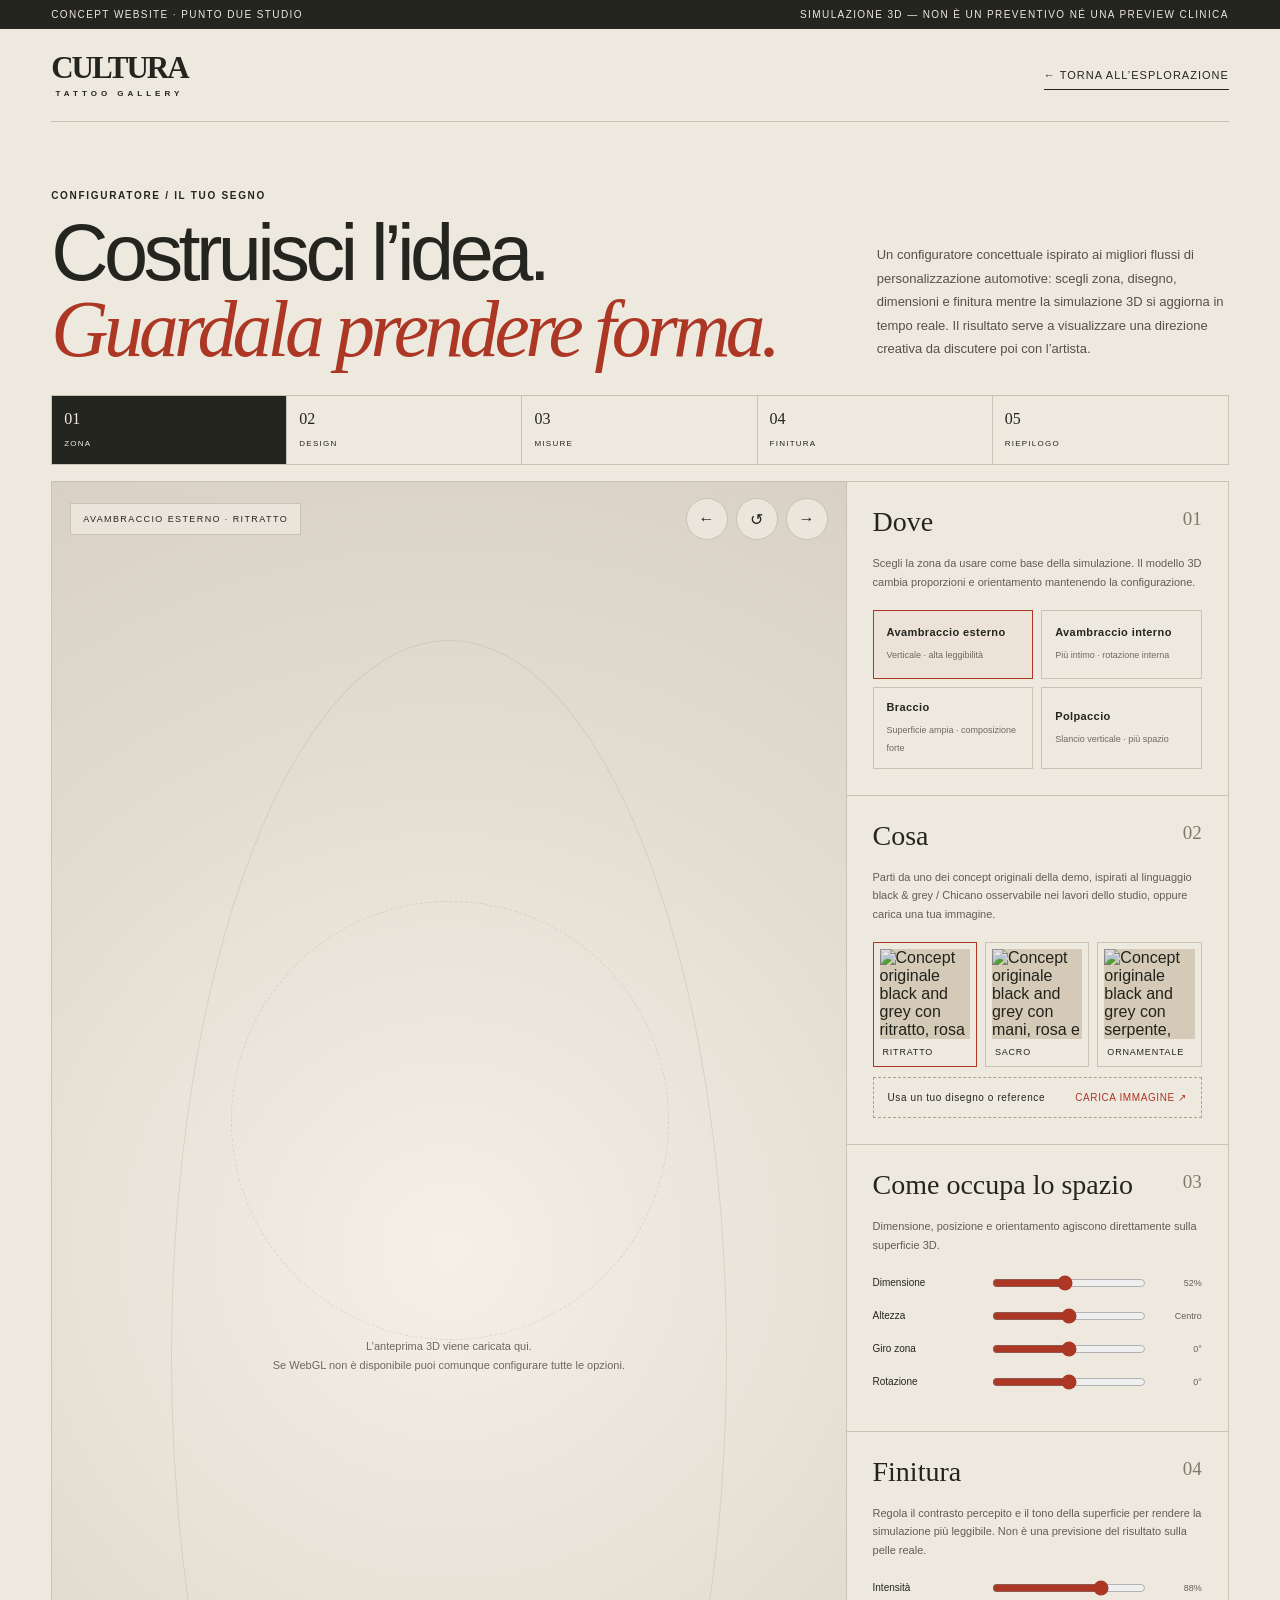
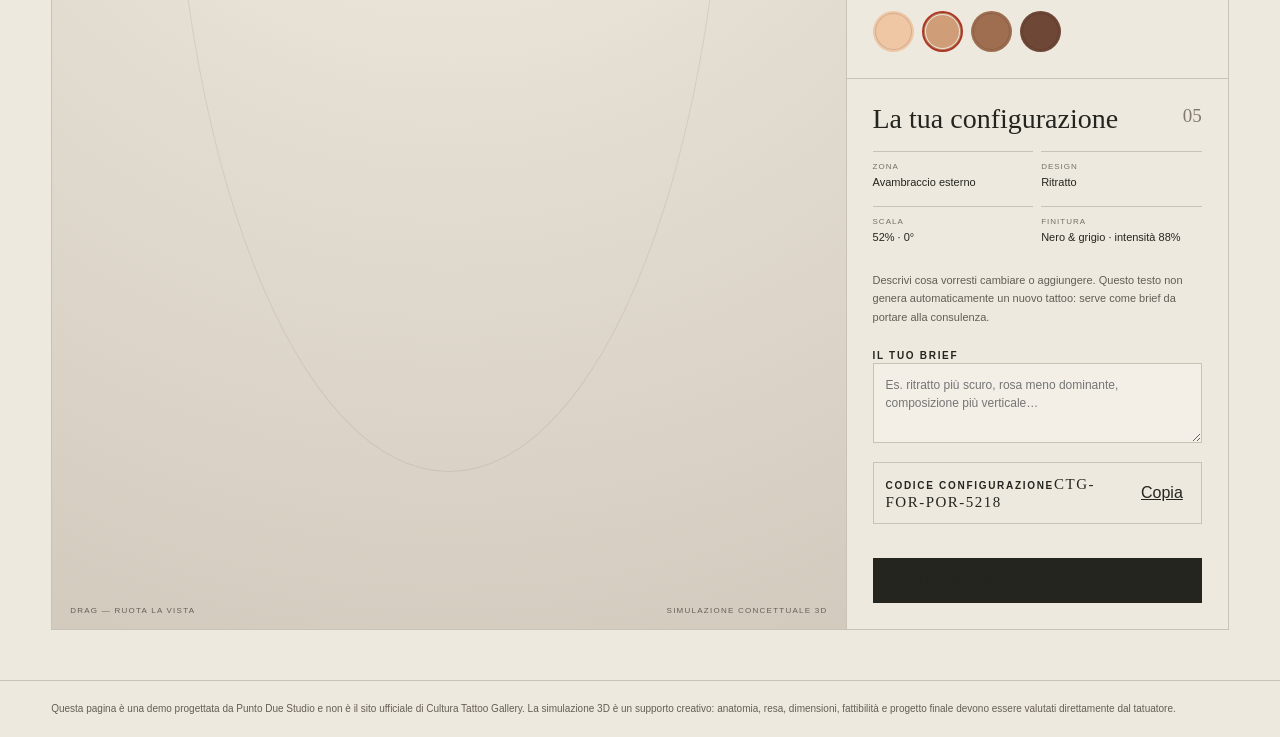
==== configuratore.html @ 96c018d4 "Add 3D tattoo configurator page" ====
<!doctype html>
<html lang="it">
<head>
  <meta charset="utf-8">
  <meta name="viewport" content="width=device-width,initial-scale=1">
  <meta name="robots" content="noindex,nofollow">
  <meta name="description" content="Configuratore 3D dimostrativo per esplorare un concept tattoo, parte della demo Cultura Tattoo Gallery realizzata da Punto Due Studio.">
  <meta name="theme-color" content="#eee9df">
  <title>Configura il tuo segno — Cultura Tattoo Gallery Demo</title>
  <link rel="icon" href="assets/favicon.svg" type="image/svg+xml">
  <link rel="stylesheet" href="configuratore.css">
  <script src="configuratore.js" type="module"></script>
</head>
<body class="configurator-page">
  <div class="cfg-demo-bar"><span>CONCEPT WEBSITE · PUNTO DUE STUDIO</span><span>SIMULAZIONE 3D — NON È UN PREVENTIVO NÉ UNA PREVIEW CLINICA</span></div>
  <header class="cfg-header">
    <a class="cfg-brand" href="index.html" aria-label="Cultura Tattoo Gallery, torna alla home">CULTURA<span>TATTOO GALLERY</span></a>
    <a class="cfg-back" href="index.html#concept">← TORNA ALL’ESPLORAZIONE</a>
  </header>

  <main class="cfg-shell" data-tattoo-configurator>
    <section class="cfg-intro" aria-labelledby="cfg-title">
      <div>
        <p class="cfg-eyebrow">CONFIGURATORE / IL TUO SEGNO</p>
        <h1 id="cfg-title">Costruisci l’idea.<br><em>Guardala prendere forma.</em></h1>
      </div>
      <p>Un configuratore concettuale ispirato ai migliori flussi di personalizzazione automotive: scegli zona, disegno, dimensioni e finitura mentre la simulazione 3D si aggiorna in tempo reale. Il risultato serve a visualizzare una direzione creativa da discutere poi con l’artista.</p>
    </section>

    <nav class="cfg-progress-nav" aria-label="Fasi del configuratore">
      <button type="button" data-step-target="step-area" aria-current="step"><span>01</span><small>ZONA</small></button>
      <button type="button" data-step-target="step-design" aria-current="false"><span>02</span><small>DESIGN</small></button>
      <button type="button" data-step-target="step-size" aria-current="false"><span>03</span><small>MISURE</small></button>
      <button type="button" data-step-target="step-finish" aria-current="false"><span>04</span><small>FINITURA</small></button>
      <button type="button" data-step-target="step-summary" aria-current="false"><span>05</span><small>RIEPILOGO</small></button>
    </nav>

    <section class="cfg-workspace" aria-label="Configuratore tattoo 3D">
      <div class="cfg-viewer">
        <div class="cfg-viewer-toolbar">
          <span class="cfg-viewer-label" id="viewer-label">AVAMBRACCIO ESTERNO · RITRATTO</span>
          <div class="cfg-view-actions" aria-label="Controlli della vista 3D">
            <button type="button" data-view-left aria-label="Ruota la vista a sinistra">←</button>
            <button type="button" data-view-reset aria-label="Ripristina la vista">↺</button>
            <button type="button" data-view-right aria-label="Ruota la vista a destra">→</button>
          </div>
        </div>
        <div id="tattoo-viewport" class="cfg-canvas-host" tabindex="0" aria-label="Anteprima 3D interattiva del tatuaggio. Trascina per ruotare la zona del corpo."></div>
        <div class="cfg-fallback">L’anteprima 3D viene caricata qui.<br>Se WebGL non è disponibile puoi comunque configurare tutte le opzioni.</div>
        <div class="cfg-viewer-meta"><span>DRAG — RUOTA LA VISTA</span><span>SIMULAZIONE CONCETTUALE 3D</span></div>
      </div>

      <div class="cfg-panel">
        <section class="cfg-step" id="step-area" aria-labelledby="area-title">
          <div class="cfg-step-head"><h2 id="area-title">Dove</h2><span>01</span></div>
          <p>Scegli la zona da usare come base della simulazione. Il modello 3D cambia proporzioni e orientamento mantenendo la configurazione.</p>
          <div class="cfg-option-grid">
            <button type="button" class="cfg-choice" data-area="forearm" aria-pressed="true"><strong>Avambraccio esterno</strong><small>Verticale · alta leggibilità</small></button>
            <button type="button" class="cfg-choice" data-area="inner" aria-pressed="false"><strong>Avambraccio interno</strong><small>Più intimo · rotazione interna</small></button>
            <button type="button" class="cfg-choice" data-area="upper" aria-pressed="false"><strong>Braccio</strong><small>Superficie ampia · composizione forte</small></button>
            <button type="button" class="cfg-choice" data-area="calf" aria-pressed="false"><strong>Polpaccio</strong><small>Slancio verticale · più spazio</small></button>
          </div>
        </section>

        <section class="cfg-step" id="step-design" aria-labelledby="design-title">
          <div class="cfg-step-head"><h2 id="design-title">Cosa</h2><span>02</span></div>
          <p>Parti da uno dei concept originali della demo, ispirati al linguaggio black & grey / Chicano osservabile nei lavori dello studio, oppure carica una tua immagine.</p>
          <div class="cfg-design-grid">
            <button type="button" class="cfg-design" data-design="portrait" data-label="Ritratto" data-texture="https://d8j0ntlcm91z4.cloudfront.net/user_3JN4lq7KBj4c3qEQUgSkbrftgrd/hf_20260916_135223_01bfa4e6-8847-4dcf-99b2-01d0f63a4904.png" aria-pressed="true"><img src="https://d8j0ntlcm91z4.cloudfront.net/user_3JN4lq7KBj4c3qEQUgSkbrftgrd/hf_20260916_135223_01bfa4e6-8847-4dcf-99b2-01d0f63a4904.png" alt="Concept originale black and grey con ritratto, rosa e arco"><span>RITRATTO</span></button>
            <button type="button" class="cfg-design" data-design="sacred" data-label="Sacro" data-texture="https://d8j0ntlcm91z4.cloudfront.net/user_3JN4lq7KBj4c3qEQUgSkbrftgrd/hf_20260916_135551_a81d89f9-462a-4f62-b290-d9c8da92dcfa.png" aria-pressed="false"><img src="https://d8j0ntlcm91z4.cloudfront.net/user_3JN4lq7KBj4c3qEQUgSkbrftgrd/hf_20260916_135551_a81d89f9-462a-4f62-b290-d9c8da92dcfa.png" alt="Concept originale black and grey con mani, rosa e arco"><span>SACRO</span></button>
            <button type="button" class="cfg-design" data-design="ornamental" data-label="Ornamentale" data-texture="https://d8j0ntlcm91z4.cloudfront.net/user_3JN4lq7KBj4c3qEQUgSkbrftgrd/hf_20260916_135551_cdbb0b95-212f-4e1b-92b6-f513d3789b9e.png" aria-pressed="false"><img src="https://d8j0ntlcm91z4.cloudfront.net/user_3JN4lq7KBj4c3qEQUgSkbrftgrd/hf_20260916_135551_cdbb0b95-212f-4e1b-92b6-f513d3789b9e.png" alt="Concept originale black and grey con serpente, peonia e filigrana"><span>ORNAMENTALE</span></button>
          </div>
          <div class="cfg-upload">
            <label for="design-upload"><span>Usa un tuo disegno o reference</span><em>CARICA IMMAGINE ↗</em></label>
            <input id="design-upload" type="file" accept="image/png,image/jpeg,image/webp" aria-label="Carica un tuo disegno per la simulazione">
          </div>
        </section>

        <section class="cfg-step" id="step-size" aria-labelledby="size-title">
          <div class="cfg-step-head"><h2 id="size-title">Come occupa lo spazio</h2><span>03</span></div>
          <p>Dimensione, posizione e orientamento agiscono direttamente sulla superficie 3D.</p>
          <div class="cfg-slider"><label for="tattoo-size">Dimensione</label><input id="tattoo-size" type="range" min="25" max="82" value="52"><output id="tattoo-size-output" for="tattoo-size">52%</output></div>
          <div class="cfg-slider"><label for="tattoo-position">Altezza</label><input id="tattoo-position" type="range" min="-35" max="35" value="0"><output id="tattoo-position-output" for="tattoo-position">Centro</output></div>
          <div class="cfg-slider"><label for="tattoo-angle">Giro zona</label><input id="tattoo-angle" type="range" min="-180" max="180" value="0"><output id="tattoo-angle-output" for="tattoo-angle">0°</output></div>
          <div class="cfg-slider"><label for="tattoo-rotation">Rotazione</label><input id="tattoo-rotation" type="range" min="-35" max="35" value="0"><output id="tattoo-rotation-output" for="tattoo-rotation">0°</output></div>
        </section>

        <section class="cfg-step" id="step-finish" aria-labelledby="finish-title">
          <div class="cfg-step-head"><h2 id="finish-title">Finitura</h2><span>04</span></div>
          <p>Regola il contrasto percepito e il tono della superficie per rendere la simulazione più leggibile. Non è una previsione del risultato sulla pelle reale.</p>
          <div class="cfg-slider"><label for="tattoo-opacity">Intensità</label><input id="tattoo-opacity" type="range" min="55" max="100" value="88"><output id="tattoo-opacity-output" for="tattoo-opacity">88%</output></div>
          <div class="cfg-tone-row" aria-label="Tono della superficie 3D">
            <button type="button" class="cfg-tone" data-tone="#efc7a5" style="background:#efc7a5" aria-label="Tono superficie chiaro" aria-pressed="false"></button>
            <button type="button" class="cfg-tone" data-tone="#cf9d78" style="background:#cf9d78" aria-label="Tono superficie medio chiaro" aria-pressed="true"></button>
            <button type="button" class="cfg-tone" data-tone="#9f6e50" style="background:#9f6e50" aria-label="Tono superficie medio" aria-pressed="false"></button>
            <button type="button" class="cfg-tone" data-tone="#6f4737" style="background:#6f4737" aria-label="Tono superficie scuro" aria-pressed="false"></button>
          </div>
        </section>

        <section class="cfg-step" id="step-summary" aria-labelledby="summary-title">
          <div class="cfg-step-head"><h2 id="summary-title">La tua configurazione</h2><span>05</span></div>
          <dl class="cfg-summary">
            <div><dt>ZONA</dt><dd id="summary-area">Avambraccio esterno</dd></div>
            <div><dt>DESIGN</dt><dd id="summary-design">Ritratto</dd></div>
            <div><dt>SCALA</dt><dd id="summary-size">52% · 0°</dd></div>
            <div><dt>FINITURA</dt><dd id="summary-finish">Nero & grigio · intensità 88%</dd></div>
          </dl>
          <p style="margin-top:18px">Descrivi cosa vorresti cambiare o aggiungere. Questo testo non genera automaticamente un nuovo tattoo: serve come brief da portare alla consulenza.</p>
          <label class="cfg-eyebrow" for="idea-text">IL TUO BRIEF</label>
          <textarea class="cfg-idea" id="idea-text" placeholder="Es. ritratto più scuro, rosa meno dominante, composizione più verticale…"></textarea>
          <div class="cfg-code"><div><span class="cfg-eyebrow">CODICE CONFIGURAZIONE</span><strong id="config-code">CTG-FOR-POR-5220</strong></div><button type="button" data-copy-code>Copia</button></div>
          <p id="copy-status" aria-live="polite" style="font-size:9px;min-height:14px;margin:8px 0 0"></p>
          <a class="cfg-primary" href="https://www.instagram.com/culturatattoogallery/" target="_blank" rel="noopener noreferrer"><span>Porta l’idea allo studio</span><span>↗</span></a>
        </section>
      </div>
    </section>
  </main>

  <footer class="cfg-disclaimer">Questa pagina è una demo progettata da Punto Due Studio e non è il sito ufficiale di Cultura Tattoo Gallery. La simulazione 3D è un supporto creativo: anatomia, resa, dimensioni, fattibilità e progetto finale devono essere valutati direttamente dal tatuatore.</footer>
</body>
</html>
---- configuratore.css ----
:root{--cfg-paper:#eee9df;--cfg-ink:#24251f;--cfg-red:#ad3725;--cfg-line:#c9c2b6;--cfg-soft:#ded8cd;--cfg-card:#e8e3d9}*{box-sizing:border-box}body.configurator-page{margin:0;background:var(--cfg-paper);color:var(--cfg-ink);font-family:Arial,Helvetica,sans-serif;-webkit-font-smoothing:antialiased}body.configurator-page a{color:inherit;text-decoration:none}body.configurator-page button,body.configurator-page input,body.configurator-page select{font:inherit;color:inherit}body.configurator-page button{cursor:pointer}body.configurator-page :focus-visible{outline:3px solid var(--cfg-red);outline-offset:4px}.cfg-demo-bar{background:var(--cfg-ink);color:var(--cfg-paper);padding:9px 4%;font-size:10px;letter-spacing:1.4px;display:flex;justify-content:space-between;gap:20px}.cfg-header{margin:0 4%;padding:23px 0;border-bottom:1px solid var(--cfg-line);display:flex;justify-content:space-between;align-items:center;gap:25px}.cfg-brand{font-family:Georgia,serif;font-weight:bold;font-size:31px;letter-spacing:-2px;line-height:1}.cfg-brand span{display:block;font-family:Arial,sans-serif;font-size:8px;letter-spacing:4px;margin-top:7px;text-align:center}.cfg-back{font-size:11px;letter-spacing:1px;border-bottom:1px solid currentColor;padding:8px 0}.cfg-shell{padding:24px 4% 50px}.cfg-intro{display:grid;grid-template-columns:1.35fr .65fr;gap:8%;align-items:end;padding:34px 0 28px}.cfg-eyebrow{font-size:10px;letter-spacing:1.7px;font-weight:600}.cfg-intro h1{font-weight:400;font-size:clamp(52px,6.2vw,96px);line-height:.96;letter-spacing:-4.6px;margin:14px 0 0}.cfg-intro h1 em{font-family:Georgia,'Times New Roman',serif;font-weight:400;color:var(--cfg-red)}.cfg-intro>p{font-size:13px;line-height:1.8;color:#555149;max-width:460px;margin:0 0 7px}.cfg-progress-nav{display:grid;grid-template-columns:repeat(5,1fr);border:1px solid var(--cfg-line);margin-bottom:16px}.cfg-progress-nav button{border:0;border-right:1px solid var(--cfg-line);background:transparent;padding:14px 12px;text-align:left;min-height:59px;transition:background .2s,color .2s}.cfg-progress-nav button:last-child{border-right:0}.cfg-progress-nav button span{display:block;font:16px Georgia,serif;margin-bottom:4px}.cfg-progress-nav button small{font-size:8px;letter-spacing:1.25px}.cfg-progress-nav button[aria-current="step"]{background:var(--cfg-ink);color:var(--cfg-paper)}.cfg-workspace{display:grid;grid-template-columns:minmax(0,1.5fr) minmax(310px,.72fr);border:1px solid var(--cfg-line);min-height:690px;background:#e7e1d6}.cfg-viewer{position:relative;min-height:690px;overflow:hidden;background:radial-gradient(circle at 50% 44%,#f4f0e8 0,#e4ded2 45%,#d2cabd 100%);border-right:1px solid var(--cfg-line)}.cfg-viewer:before{content:"";position:absolute;inset:9% 15%;border:1px solid #9f97873d;border-radius:50%;pointer-events:none}.cfg-viewer:after{content:"";position:absolute;width:55%;aspect-ratio:1;border:1px dashed #9f978742;border-radius:50%;left:22.5%;top:24%;pointer-events:none}.cfg-canvas-host{position:absolute;inset:0;z-index:2;touch-action:pan-y;cursor:grab}.cfg-canvas-host.dragging{cursor:grabbing}.cfg-canvas-host canvas{display:block;width:100%!important;height:100%!important}.cfg-viewer-toolbar{position:absolute;left:18px;right:18px;top:16px;z-index:5;display:flex;justify-content:space-between;align-items:center;gap:15px}.cfg-viewer-label{font-size:9px;letter-spacing:1.4px;background:#eee9dfcc;border:1px solid var(--cfg-line);padding:10px 12px;backdrop-filter:blur(5px)}.cfg-view-actions{display:flex;gap:8px}.cfg-view-actions button{width:42px;height:42px;border:1px solid var(--cfg-line);background:#eee9dfdd;border-radius:50%;font-size:16px}.cfg-view-actions button:hover{background:var(--cfg-ink);color:var(--cfg-paper)}.cfg-viewer-meta{position:absolute;z-index:5;left:18px;right:18px;bottom:14px;display:flex;justify-content:space-between;gap:20px;font-size:8px;letter-spacing:1.25px;color:#665f56}.cfg-panel{background:var(--cfg-paper);min-width:0}.cfg-step{padding:26px;border-bottom:1px solid var(--cfg-line)}.cfg-step:last-child{border-bottom:0}.cfg-step-head{display:flex;justify-content:space-between;align-items:flex-start;gap:18px;margin-bottom:18px}.cfg-step-head span{font:19px Georgia,serif;color:#81796e}.cfg-step h2{font:400 28px/1 Georgia,serif;margin:0}.cfg-step>p{font-size:11px;line-height:1.7;color:#625d55;margin:0 0 18px}.cfg-option-grid{display:grid;grid-template-columns:1fr 1fr;gap:8px}.cfg-choice{position:relative;border:1px solid var(--cfg-line);background:transparent;padding:13px;text-align:left;min-height:69px;transition:border-color .2s,background .2s,transform .2s}.cfg-choice:hover{border-color:var(--cfg-ink);transform:translateY(-1px)}.cfg-choice[aria-pressed="true"]{border-color:var(--cfg-red);background:#ad37250a}.cfg-choice strong{display:block;font-size:11px;letter-spacing:.4px;margin-bottom:6px}.cfg-choice small{font-size:9px;color:#70695f;line-height:1.35}.cfg-design-grid{display:grid;grid-template-columns:repeat(3,1fr);gap:8px}.cfg-design{border:1px solid var(--cfg-line);background:transparent;padding:6px;text-align:left;transition:border-color .2s,transform .2s}.cfg-design:hover{transform:translateY(-2px)}.cfg-design[aria-pressed="true"]{border-color:var(--cfg-red)}.cfg-design img{width:100%;aspect-ratio:1;object-fit:cover;display:block;mix-blend-mode:multiply;background:#e4ddd1}.cfg-design span{display:block;padding:8px 3px 3px;font-size:9px;letter-spacing:.8px}.cfg-upload{margin-top:10px;border:1px dashed #aaa193;padding:14px}.cfg-upload label{display:flex;justify-content:space-between;gap:15px;align-items:center;font-size:10px;letter-spacing:.6px;cursor:pointer}.cfg-upload input{position:absolute;opacity:0;width:1px;height:1px}.cfg-upload em{font-style:normal;color:var(--cfg-red)}.cfg-slider{display:grid;grid-template-columns:105px 1fr 46px;gap:12px;align-items:center;margin:13px 0}.cfg-slider label{font-size:10px}.cfg-slider output{font-size:9px;text-align:right;color:#655f57}.cfg-slider input[type="range"]{width:100%;accent-color:var(--cfg-red)}.cfg-tone-row{display:flex;gap:8px;flex-wrap:wrap}.cfg-tone{width:41px;height:41px;border-radius:50%;border:2px solid transparent;box-shadow:inset 0 0 0 1px #0002}.cfg-tone[aria-pressed="true"]{border-color:var(--cfg-red);outline:1px solid var(--cfg-paper);outline-offset:-4px}.cfg-summary{display:grid;grid-template-columns:1fr 1fr;gap:8px;margin:0}.cfg-summary div{border-top:1px solid var(--cfg-line);padding:10px 0}.cfg-summary dt{font-size:8px;letter-spacing:1px;color:#756f65}.cfg-summary dd{font-size:11px;margin:5px 0 0}.cfg-idea{width:100%;min-height:80px;resize:vertical;border:1px solid var(--cfg-line);background:#f3efe7;padding:12px;font:12px/1.5 Arial,sans-serif;color:var(--cfg-ink)}.cfg-code{display:flex;justify-content:space-between;gap:12px;align-items:center;border:1px solid var(--cfg-line);padding:12px;margin-top:15px}.cfg-code strong{font:15px Georgia,serif;letter-spacing:1.5px}.cfg-code button{border:0;background:transparent;font-size:9px;text-decoration:underline}.cfg-primary{display:flex;justify-content:space-between;align-items:center;gap:24px;width:100%;border:0;background:var(--cfg-ink);color:var(--cfg-paper);padding:16px 18px;font-size:11px;margin-top:12px;transition:background .2s}.cfg-primary:hover{background:var(--cfg-red)}.cfg-disclaimer{padding:20px 4%;font-size:10px;line-height:1.6;color:#645e55;border-top:1px solid var(--cfg-line)}.cfg-fallback{position:absolute;inset:18% 20%;display:grid;place-items:center;text-align:center;z-index:1;color:#6e675d;font-size:11px;line-height:1.7}.cfg-webgl-ready .cfg-fallback{display:none}@media(max-width:1050px){.cfg-workspace{grid-template-columns:1fr}.cfg-viewer{border-right:0;border-bottom:1px solid var(--cfg-line);min-height:620px}.cfg-intro{grid-template-columns:1fr}.cfg-intro>p{margin-top:20px}.cfg-panel{display:grid;grid-template-columns:1fr 1fr}.cfg-step{border-right:1px solid var(--cfg-line)}.cfg-step:nth-child(even){border-right:0}}
@media(max-width:720px){.cfg-demo-bar{font-size:8px;padding:9px 5%}.cfg-header{margin:0 5%}.cfg-brand{font-size:27px}.cfg-shell{padding:18px 5% 40px}.cfg-intro{padding:28px 0 22px}.cfg-intro h1{font-size:55px;letter-spacing:-3px}.cfg-progress-nav{display:flex;overflow:auto;scrollbar-width:none}.cfg-progress-nav::-webkit-scrollbar{display:none}.cfg-progress-nav button{min-width:118px;border-bottom:0}.cfg-workspace{min-height:0}.cfg-viewer{min-height:480px}.cfg-panel{display:block}.cfg-step{border-right:0}.cfg-option-grid{grid-template-columns:1fr 1fr}.cfg-design-grid{grid-template-columns:repeat(3,1fr)}.cfg-slider{grid-template-columns:84px 1fr 38px}.cfg-viewer-toolbar{left:12px;right:12px}.cfg-viewer-meta{left:12px;right:12px;font-size:7px}.cfg-disclaimer{padding:18px 5%}}
@media(max-width:430px){.cfg-header{align-items:flex-start}.cfg-back{font-size:9px}.cfg-intro h1{font-size:48px}.cfg-option-grid{grid-template-columns:1fr}.cfg-design-grid{gap:5px}.cfg-design{padding:4px}.cfg-step{padding:22px 18px}.cfg-viewer{min-height:430px}.cfg-viewer-label{font-size:8px}.cfg-view-actions button{width:40px;height:40px}.cfg-summary{grid-template-columns:1fr}.cfg-demo-bar span:last-child{display:none}}
@media(prefers-reduced-motion:reduce){*{scroll-behavior:auto!important;transition:none!important;animation:none!important}}
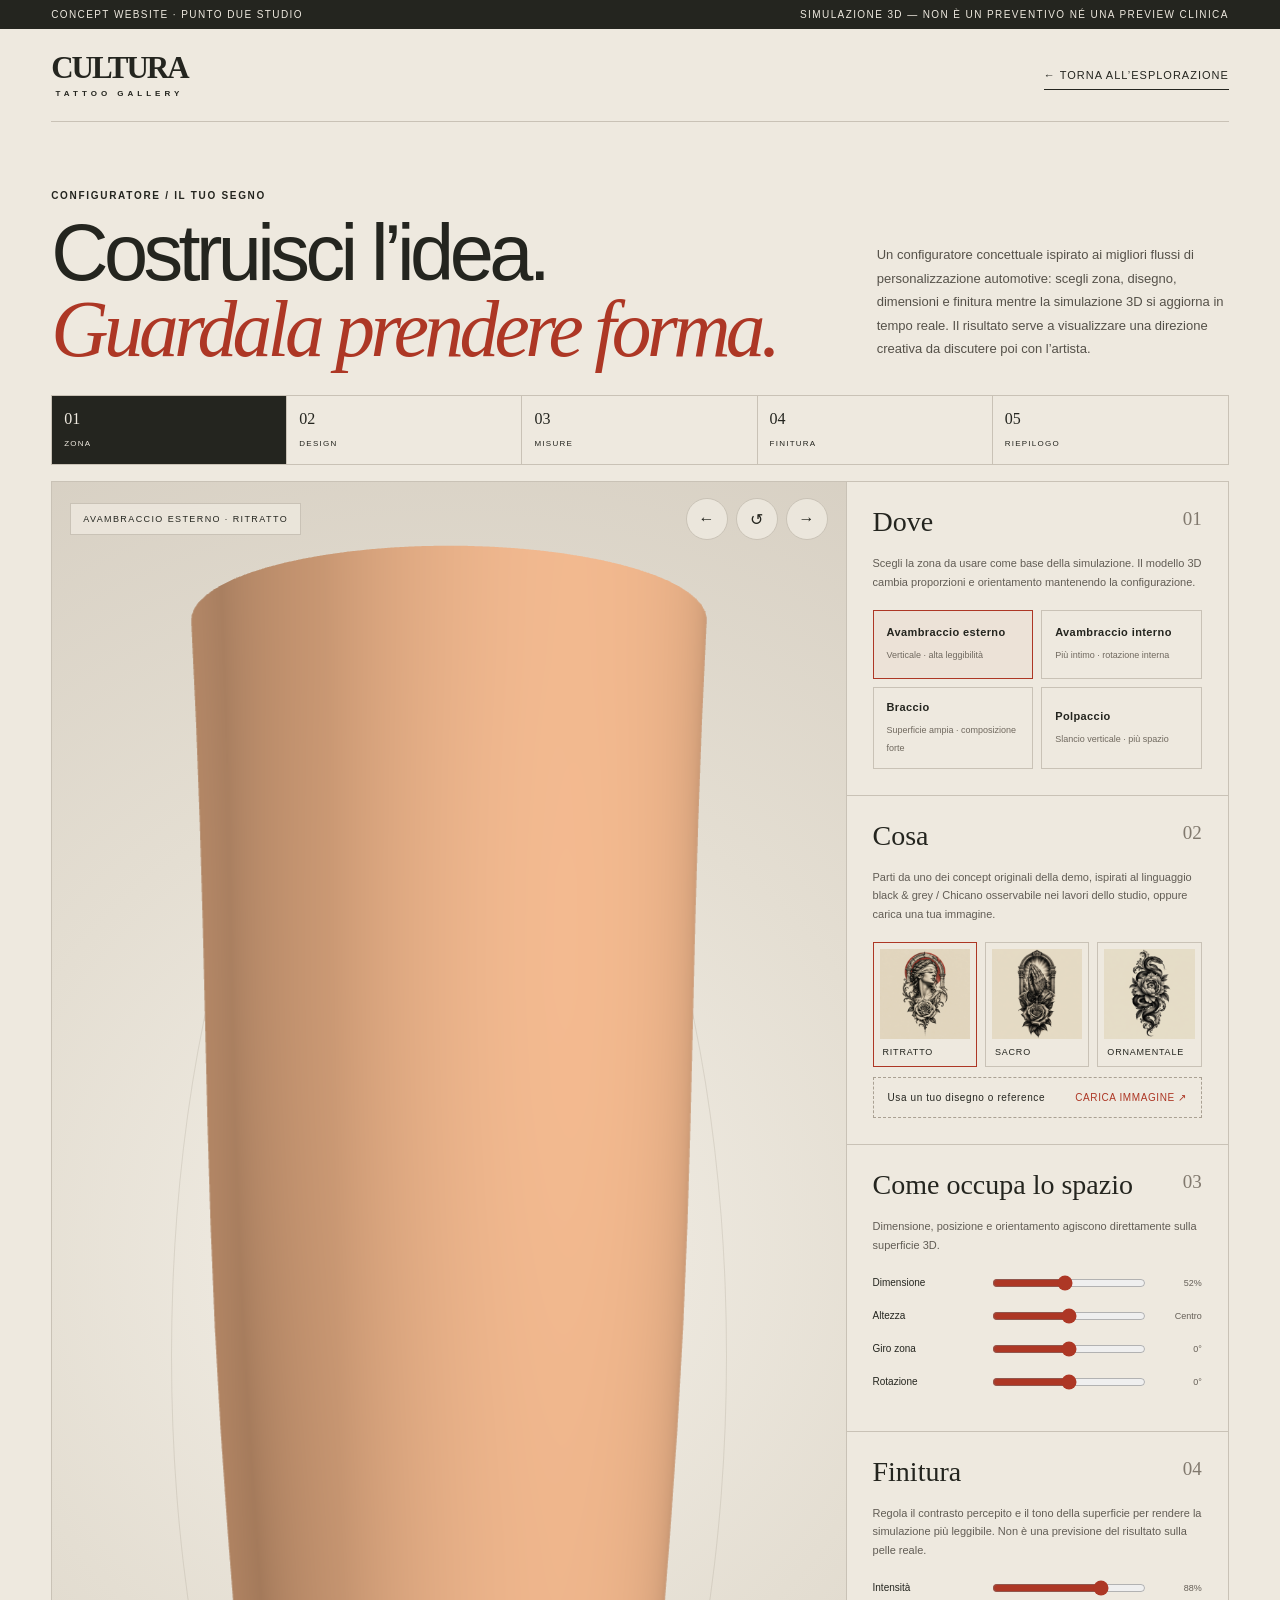
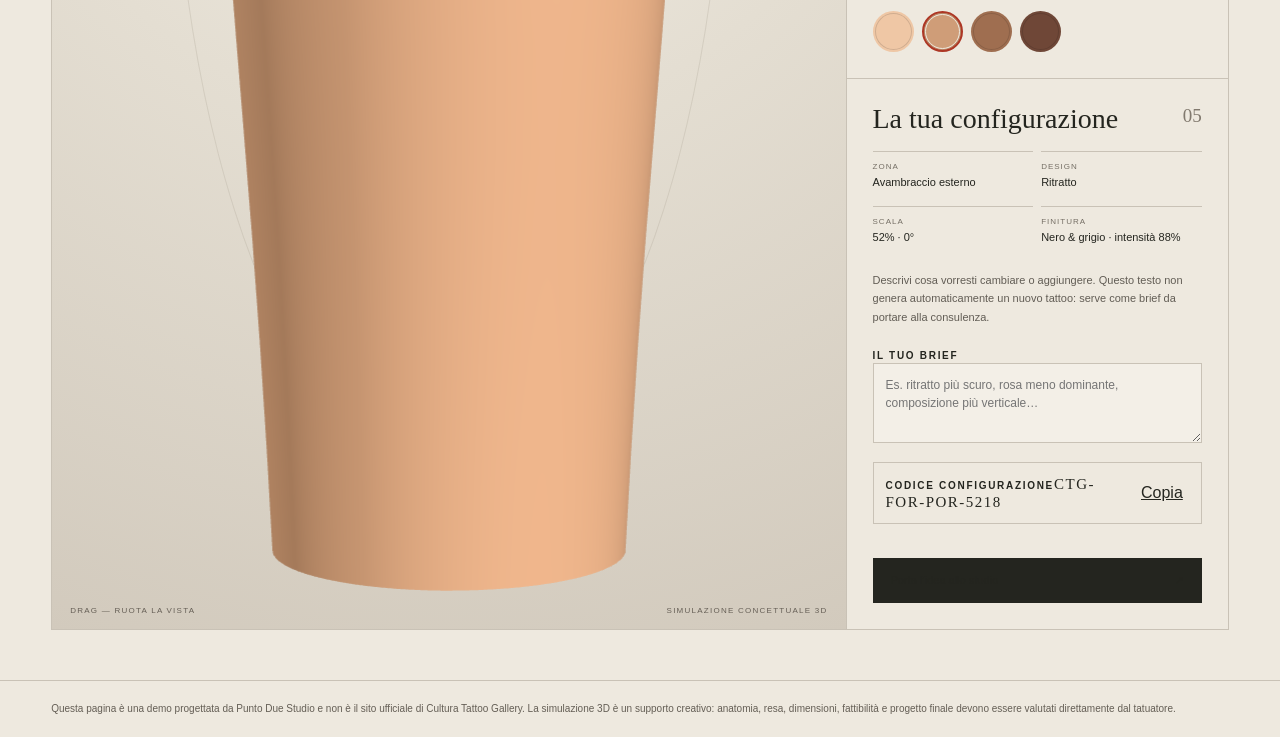
==== commit 6f982779: "chore: serve Higgsfield media locally [skip ci]" ====
--- a/configuratore.html
+++ b/configuratore.html
@@ -66,9 +66,9 @@
           <div class="cfg-step-head"><h2 id="design-title">Cosa</h2><span>02</span></div>
           <p>Parti da uno dei concept originali della demo, ispirati al linguaggio black & grey / Chicano osservabile nei lavori dello studio, oppure carica una tua immagine.</p>
           <div class="cfg-design-grid">
-            <button type="button" class="cfg-design" data-design="portrait" data-label="Ritratto" data-texture="https://d8j0ntlcm91z4.cloudfront.net/user_3JN4lq7KBj4c3qEQUgSkbrftgrd/hf_20260916_135223_01bfa4e6-8847-4dcf-99b2-01d0f63a4904.png" aria-pressed="true"><img src="https://d8j0ntlcm91z4.cloudfront.net/user_3JN4lq7KBj4c3qEQUgSkbrftgrd/hf_20260916_135223_01bfa4e6-8847-4dcf-99b2-01d0f63a4904.png" alt="Concept originale black and grey con ritratto, rosa e arco"><span>RITRATTO</span></button>
-            <button type="button" class="cfg-design" data-design="sacred" data-label="Sacro" data-texture="https://d8j0ntlcm91z4.cloudfront.net/user_3JN4lq7KBj4c3qEQUgSkbrftgrd/hf_20260916_135551_a81d89f9-462a-4f62-b290-d9c8da92dcfa.png" aria-pressed="false"><img src="https://d8j0ntlcm91z4.cloudfront.net/user_3JN4lq7KBj4c3qEQUgSkbrftgrd/hf_20260916_135551_a81d89f9-462a-4f62-b290-d9c8da92dcfa.png" alt="Concept originale black and grey con mani, rosa e arco"><span>SACRO</span></button>
-            <button type="button" class="cfg-design" data-design="ornamental" data-label="Ornamentale" data-texture="https://d8j0ntlcm91z4.cloudfront.net/user_3JN4lq7KBj4c3qEQUgSkbrftgrd/hf_20260916_135551_cdbb0b95-212f-4e1b-92b6-f513d3789b9e.png" aria-pressed="false"><img src="https://d8j0ntlcm91z4.cloudfront.net/user_3JN4lq7KBj4c3qEQUgSkbrftgrd/hf_20260916_135551_cdbb0b95-212f-4e1b-92b6-f513d3789b9e.png" alt="Concept originale black and grey con serpente, peonia e filigrana"><span>ORNAMENTALE</span></button>
+            <button type="button" class="cfg-design" data-design="portrait" data-label="Ritratto" data-texture="assets/concept-inchiostro.png" aria-pressed="true"><img src="assets/concept-inchiostro.png" alt="Concept originale black and grey con ritratto, rosa e arco"><span>RITRATTO</span></button>
+            <button type="button" class="cfg-design" data-design="sacred" data-label="Sacro" data-texture="assets/configurator-sacro.png" aria-pressed="false"><img src="assets/configurator-sacro.png" alt="Concept originale black and grey con mani, rosa e arco"><span>SACRO</span></button>
+            <button type="button" class="cfg-design" data-design="ornamental" data-label="Ornamentale" data-texture="assets/configurator-ornamentale.png" aria-pressed="false"><img src="assets/configurator-ornamentale.png" alt="Concept originale black and grey con serpente, peonia e filigrana"><span>ORNAMENTALE</span></button>
           </div>
           <div class="cfg-upload">
             <label for="design-upload"><span>Usa un tuo disegno o reference</span><em>CARICA IMMAGINE ↗</em></label>
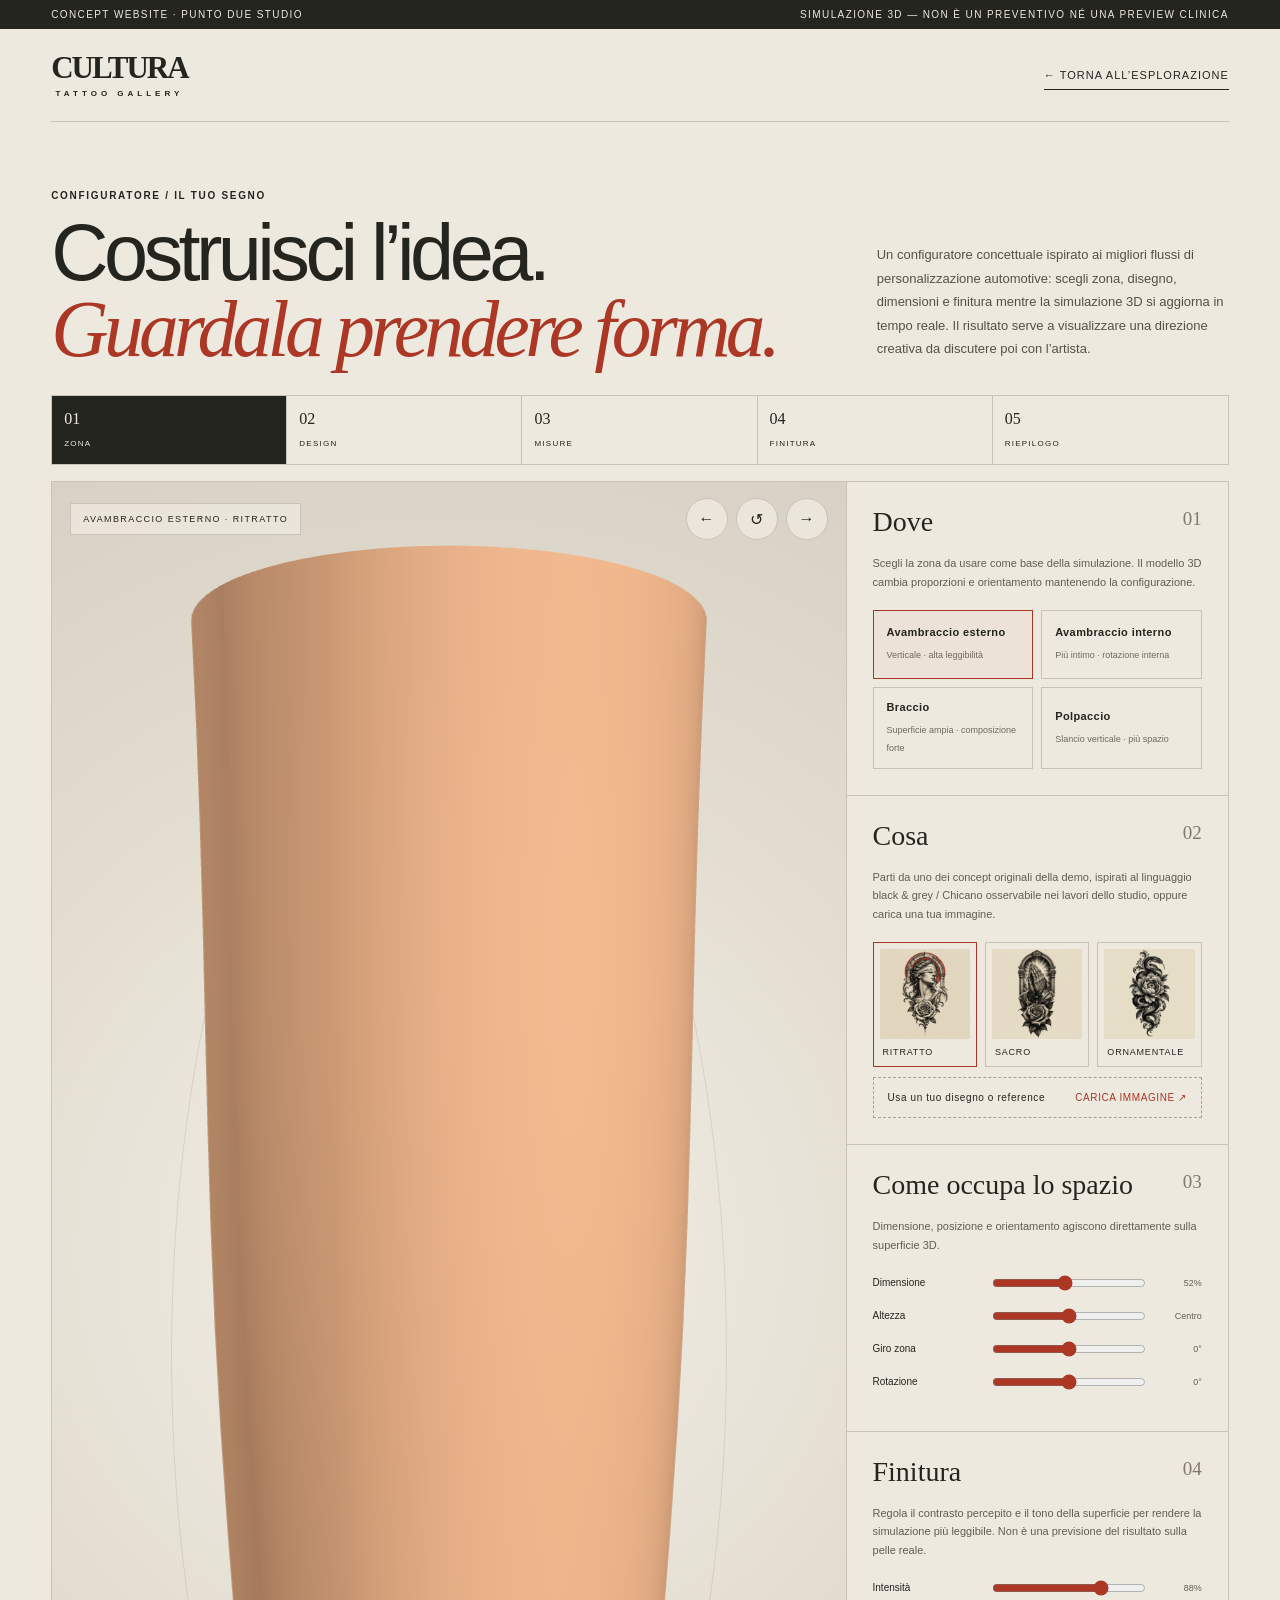
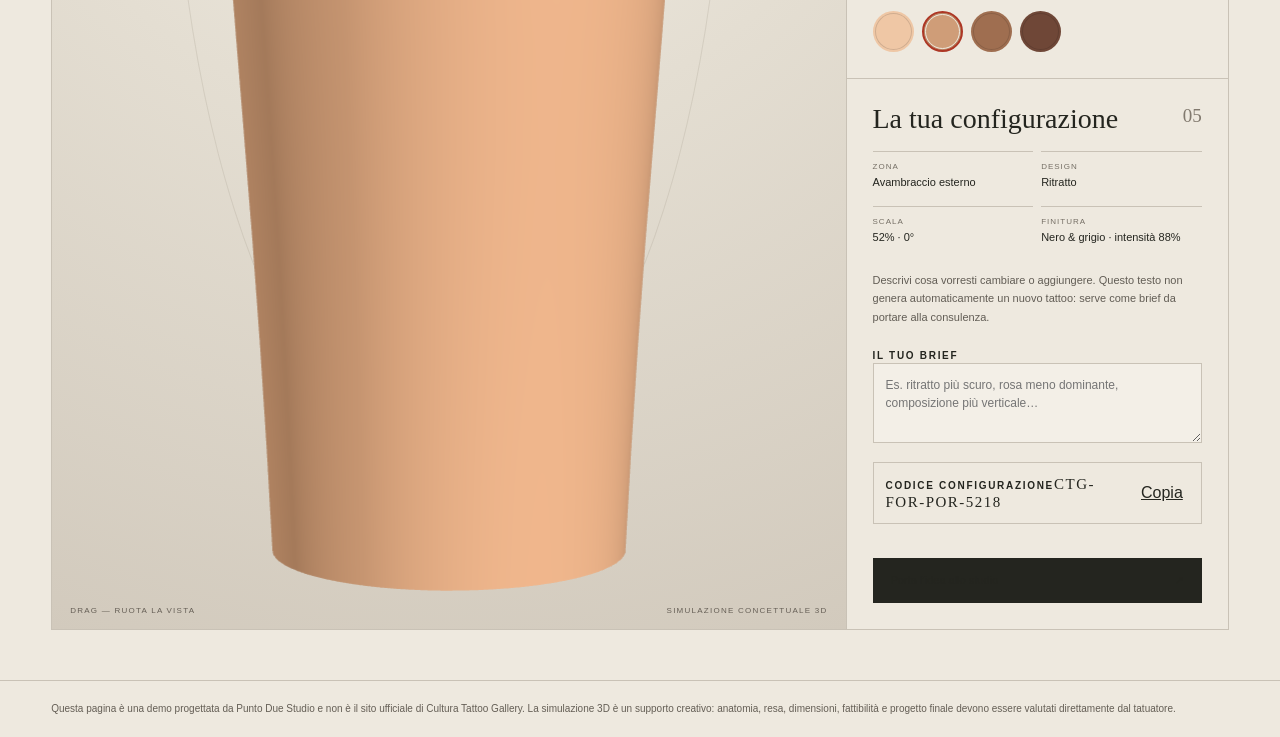
==== commit 0496f3e9: "Optimize mobile UX, touch targets and assets [skip ci]" ====
--- a/configuratore.html
+++ b/configuratore.html
@@ -9,6 +9,7 @@
   <title>Configura il tuo segno — Cultura Tattoo Gallery Demo</title>
   <link rel="icon" href="assets/favicon.svg" type="image/svg+xml">
   <link rel="stylesheet" href="configuratore.css">
+  <link rel="stylesheet" href="mobile.css">
   <script src="configuratore.js" type="module"></script>
 </head>
 <body class="configurator-page">
@@ -66,9 +67,9 @@
           <div class="cfg-step-head"><h2 id="design-title">Cosa</h2><span>02</span></div>
           <p>Parti da uno dei concept originali della demo, ispirati al linguaggio black & grey / Chicano osservabile nei lavori dello studio, oppure carica una tua immagine.</p>
           <div class="cfg-design-grid">
-            <button type="button" class="cfg-design" data-design="portrait" data-label="Ritratto" data-texture="assets/concept-inchiostro.png" aria-pressed="true"><img src="assets/concept-inchiostro.png" alt="Concept originale black and grey con ritratto, rosa e arco"><span>RITRATTO</span></button>
-            <button type="button" class="cfg-design" data-design="sacred" data-label="Sacro" data-texture="assets/configurator-sacro.png" aria-pressed="false"><img src="assets/configurator-sacro.png" alt="Concept originale black and grey con mani, rosa e arco"><span>SACRO</span></button>
-            <button type="button" class="cfg-design" data-design="ornamental" data-label="Ornamentale" data-texture="assets/configurator-ornamentale.png" aria-pressed="false"><img src="assets/configurator-ornamentale.png" alt="Concept originale black and grey con serpente, peonia e filigrana"><span>ORNAMENTALE</span></button>
+            <button type="button" class="cfg-design" data-design="portrait" data-label="Ritratto" data-texture="assets/concept-inchiostro.webp" aria-pressed="true"><img src="assets/concept-inchiostro.webp" alt="Concept originale black and grey con ritratto, rosa e arco"><span>RITRATTO</span></button>
+            <button type="button" class="cfg-design" data-design="sacred" data-label="Sacro" data-texture="assets/configurator-sacro.webp" aria-pressed="false"><img src="assets/configurator-sacro.webp" alt="Concept originale black and grey con mani, rosa e arco"><span>SACRO</span></button>
+            <button type="button" class="cfg-design" data-design="ornamental" data-label="Ornamentale" data-texture="assets/configurator-ornamentale.webp" aria-pressed="false"><img src="assets/configurator-ornamentale.webp" alt="Concept originale black and grey con serpente, peonia e filigrana"><span>ORNAMENTALE</span></button>
           </div>
           <div class="cfg-upload">
             <label for="design-upload"><span>Usa un tuo disegno o reference</span><em>CARICA IMMAGINE ↗</em></label>
--- a/mobile.css
+++ b/mobile.css
@@ -0,0 +1,102 @@
+:root{--mobile-hit:44px}
+@media(max-width:720px){
+  html{scroll-padding-top:calc(28px + env(safe-area-inset-top));-webkit-text-size-adjust:100%;text-size-adjust:100%}
+  body{overflow-x:clip;overscroll-behavior-y:auto}
+  body.nav-open{overflow:hidden;touch-action:none}
+  .demo-bar,.cfg-demo-bar{padding-top:calc(9px + env(safe-area-inset-top));padding-left:max(5%,env(safe-area-inset-left));padding-right:max(5%,env(safe-area-inset-right))}
+  header,.cfg-header{padding-left:env(safe-area-inset-left);padding-right:env(safe-area-inset-right)}
+  section[id]{scroll-margin-top:calc(24px + env(safe-area-inset-top))}
+  .menu-toggle{min-width:88px;min-height:var(--mobile-hit);align-items:center;justify-content:center;padding:10px 14px}
+  nav.open{z-index:100;max-height:calc(100dvh - 110px - env(safe-area-inset-bottom));overflow-y:auto;overscroll-behavior:contain;-webkit-overflow-scrolling:touch;box-shadow:0 18px 44px #24251f1f}
+  nav.open a{display:flex;align-items:center;min-height:48px;padding:12px 4px}
+  nav.open .nav-cta{padding:12px 16px}
+  .scene-tools button,.stages button,.concept-stage-nav button,.referral-stage{min-height:48px}
+  .play-scene,.concept-play{min-height:44px;display:inline-flex;align-items:center;padding:10px 0}
+  .hero-bottom a,.text-link,.social,footer a{min-height:44px;display:inline-flex;align-items:center}
+  .hero-bottom a{padding:8px 0}
+  .contact-details .text-link{padding:8px 0}
+  .social{padding:12px 0;margin-top:18px}
+  footer>div:last-child>a,footer p a{padding:10px 0}
+  .concept-stage-nav{gap:0}
+  .concept-stage-nav button{padding:14px 4px;grid-template-columns:34px 1fr auto}
+  .concept-play{font-size:11px}
+  .concept-visual-shell{min-height:clamp(370px,104vw,470px);margin-top:20px}
+  .concept-3d-host,.sculpture,.cfg-canvas-host{touch-action:pan-y}
+  .concept-visual-meta{font-size:8px;line-height:1.35}
+  .referral-stage{padding-top:10px;padding-bottom:10px}
+  .referral-share button{min-height:44px}
+  .share-status{min-height:28px;font-size:11px;line-height:1.5;margin-top:8px}
+  .configurator-teaser .button{min-height:52px;width:100%;max-width:360px}
+  .cfg-header{align-items:center;gap:14px;padding-top:18px;padding-bottom:18px}
+  .cfg-brand{min-height:44px;display:flex;flex-direction:column;justify-content:center}
+  .cfg-back{min-height:44px;display:flex;align-items:center;padding:8px 0;line-height:1.3}
+  .cfg-shell{padding-left:max(5%,env(safe-area-inset-left));padding-right:max(5%,env(safe-area-inset-right));padding-bottom:calc(40px + env(safe-area-inset-bottom))}
+  .cfg-intro h1{font-size:clamp(44px,13vw,55px);line-height:.98;letter-spacing:-2.8px}
+  .cfg-intro>p{font-size:13px;line-height:1.7}
+  .cfg-progress-nav{scroll-snap-type:x proximity;overscroll-behavior-x:contain;-webkit-overflow-scrolling:touch}
+  .cfg-progress-nav button{min-width:108px;min-height:58px;scroll-snap-align:start;padding:12px}
+  .cfg-viewer{min-height:clamp(390px,58svh,500px)}
+  @supports(height:1dvh){.cfg-viewer{min-height:clamp(390px,58dvh,500px)}}
+  .cfg-viewer-toolbar{top:12px;left:10px;right:10px;gap:8px}
+  .cfg-viewer-label{font-size:8px;line-height:1.3;padding:9px 10px;max-width:55%;backdrop-filter:none}
+  .cfg-view-actions{gap:6px}
+  .cfg-view-actions button{width:48px;height:48px;min-width:48px;min-height:48px}
+  .cfg-viewer-meta{bottom:10px;left:10px;right:10px;font-size:8px;line-height:1.35}
+  .cfg-step{padding:24px 18px}
+  .cfg-step>p{font-size:12px;line-height:1.65}
+  .cfg-choice{min-height:76px;padding:14px}
+  .cfg-choice strong{font-size:12px}
+  .cfg-choice small{font-size:10px;line-height:1.45}
+  .cfg-design{min-height:44px}
+  .cfg-design span{font-size:10px;padding:9px 4px 5px}
+  .cfg-upload{padding:10px 14px}
+  .cfg-upload label{min-height:48px;font-size:11px;line-height:1.35}
+  .cfg-slider{grid-template-columns:74px minmax(0,1fr) 42px;gap:10px;margin:8px 0;min-height:52px}
+  .cfg-slider label{font-size:11px;line-height:1.3}
+  .cfg-slider output{font-size:10px}
+  .cfg-slider input[type=range]{-webkit-appearance:none;appearance:none;height:44px;background:transparent;padding:0;margin:0;accent-color:var(--cfg-red)}
+  .cfg-slider input[type=range]::-webkit-slider-runnable-track{height:4px;background:#bdb5a8;border-radius:99px}
+  .cfg-slider input[type=range]::-webkit-slider-thumb{-webkit-appearance:none;width:28px;height:28px;border-radius:50%;border:1px solid var(--cfg-red);background:var(--cfg-paper);margin-top:-12px;box-shadow:0 0 0 4px #ad372514}
+  .cfg-slider input[type=range]::-moz-range-track{height:4px;background:#bdb5a8;border:0;border-radius:99px}
+  .cfg-slider input[type=range]::-moz-range-thumb{width:28px;height:28px;border-radius:50%;border:1px solid var(--cfg-red);background:var(--cfg-paper);box-shadow:0 0 0 4px #ad372514}
+  .cfg-tone{width:48px;height:48px;min-width:48px;min-height:48px}
+  .cfg-tone-row{gap:10px}
+  .cfg-idea{font-size:16px;line-height:1.5;min-height:104px}
+  .cfg-code{min-height:62px}
+  .cfg-code button{min-width:56px;min-height:44px;padding:10px 8px}
+  #copy-status{font-size:11px!important;min-height:24px!important;line-height:1.5}
+  .cfg-primary{min-height:54px;font-size:12px}
+  .cfg-disclaimer{padding-bottom:calc(18px + env(safe-area-inset-bottom));font-size:10px;line-height:1.7}
+  .button,.menu-toggle,.scene-tools button,.concept-play,.play-scene,.referral-stage,.referral-share button,.cfg-choice,.cfg-design,.cfg-view-actions button,.cfg-tone,.cfg-code button,.cfg-primary{touch-action:manipulation}
+  .button:active,.menu-toggle:active,.scene-tools button:active,.concept-play:active,.play-scene:active,.referral-stage:active,.referral-share button:active,.cfg-choice:active,.cfg-design:active,.cfg-view-actions button:active,.cfg-tone:active,.cfg-code button:active,.cfg-primary:active{opacity:.72}
+}
+@media(max-width:360px){
+  h1{font-size:clamp(54px,18vw,62px)}
+  .hero-top>span:last-child{display:none}
+  .stage-panel{gap:6px}
+  .stages{gap:4px;flex-wrap:wrap}
+  .stages button{padding:8px 6px}
+  .concept-stage-nav button{grid-template-columns:30px 1fr auto;gap:8px}
+  .concept-stage-nav button>span:last-child{font-size:8px}
+  .concept-visual-meta span:first-child{display:none}
+  .cfg-header{align-items:flex-start}
+  .cfg-brand{font-size:25px}
+  .cfg-back{max-width:132px;font-size:9px;text-align:right;justify-content:flex-end}
+  .cfg-viewer{min-height:370px}
+  .cfg-viewer-label{max-width:50%}
+  .cfg-view-actions button{width:46px;height:46px;min-width:46px;min-height:46px}
+  .cfg-slider{grid-template-columns:68px minmax(0,1fr) 38px;gap:8px}
+}
+@media(max-width:720px) and (orientation:landscape) and (max-height:600px){
+  nav.open{max-height:calc(100dvh - 88px);padding:12px 20px}
+  nav.open a{min-height:44px;padding:8px 4px}
+  .cfg-viewer{min-height:78svh}
+  .cfg-intro{padding-top:18px}
+}
+@media(hover:none) and (pointer:coarse){
+  .button:hover,.concept-card:hover,.cfg-choice:hover,.cfg-design:hover,.cfg-primary:hover,.scene-tools button:hover,.cfg-view-actions button:hover{transform:none}
+  .configurator-preview:hover .configurator-preview-card{transform:rotateY(-15deg) rotateX(5deg)}
+}
+@media(prefers-reduced-motion:reduce){
+  .button:active,.menu-toggle:active,.scene-tools button:active,.concept-play:active,.play-scene:active,.referral-stage:active,.referral-share button:active,.cfg-choice:active,.cfg-design:active,.cfg-view-actions button:active,.cfg-tone:active,.cfg-code button:active,.cfg-primary:active{transform:none}
+}
